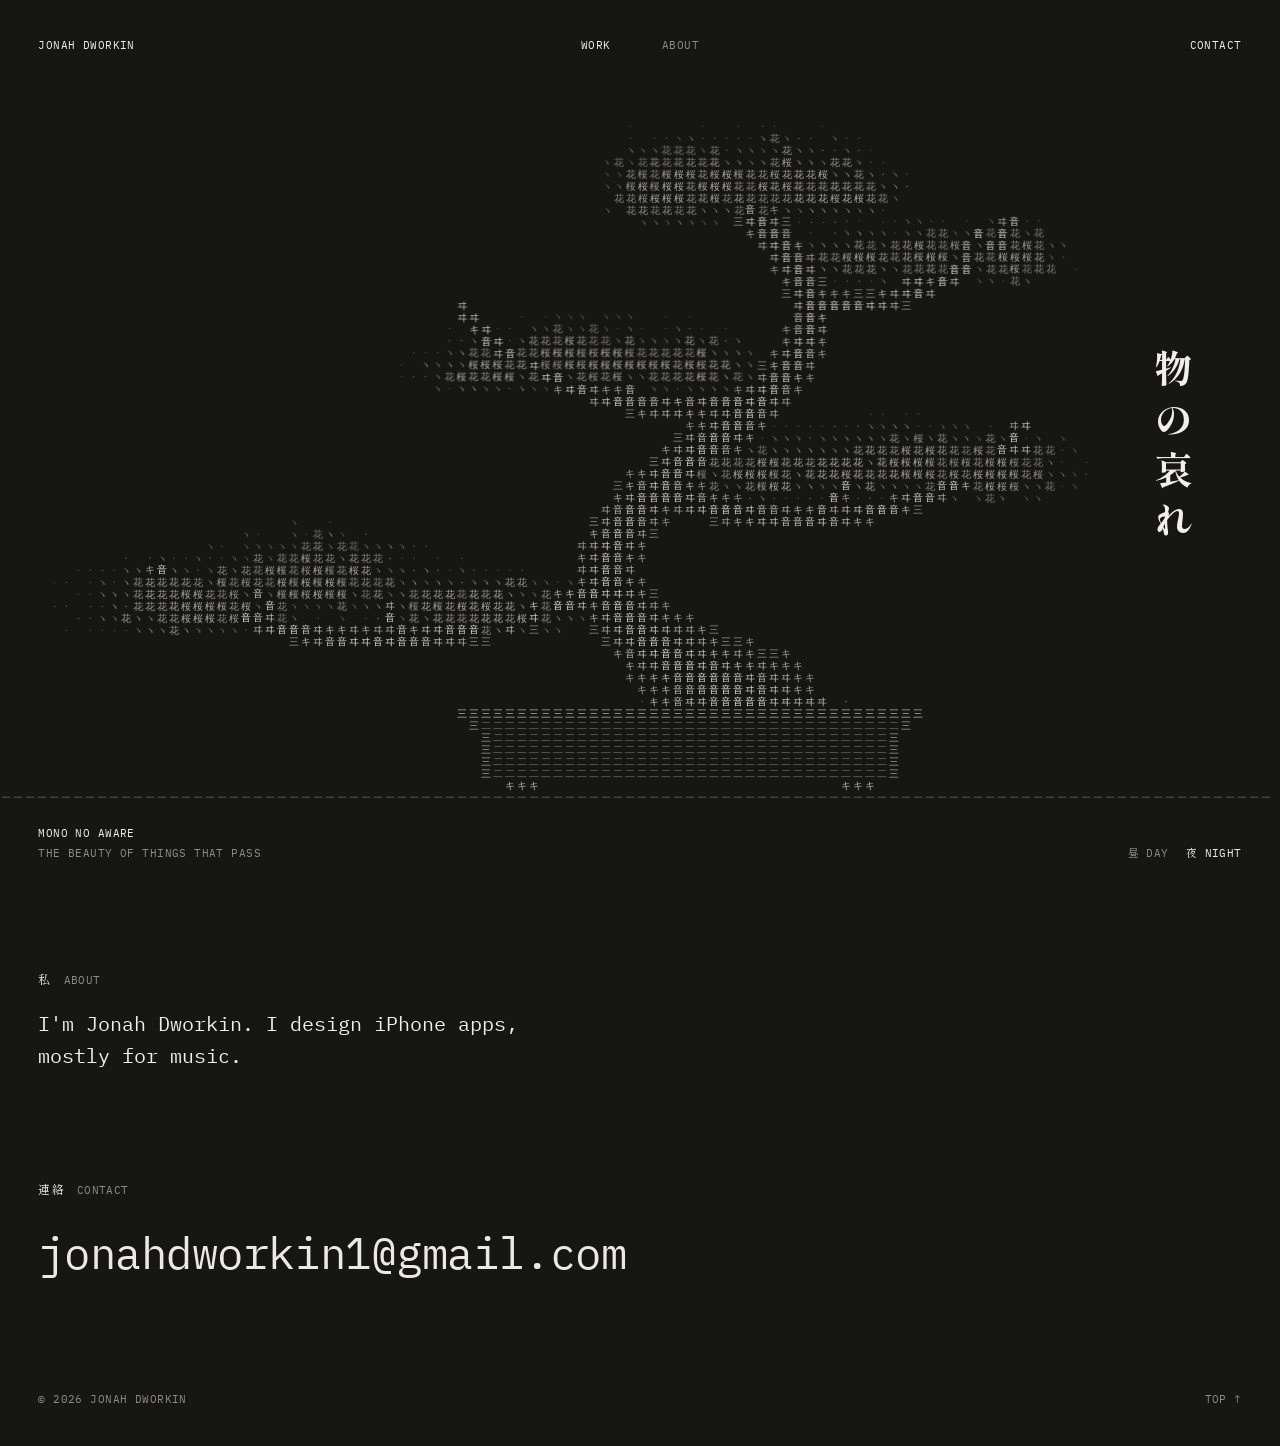
==== about.html @ 928e4b58 "Portfolio site Co-Authored-By: Claude Opus 5.5 <noreply@anthropic.com>" ====
<!doctype html>
<html lang="en">
<head>
  <meta charset="utf-8" />
  <meta name="viewport" content="width=device-width, initial-scale=1" />
  <title>About — Jonah Dworkin</title>
  <meta name="description" content="Jonah Dworkin designs iPhone apps, mostly for music." />
  <meta name="theme-color" content="#161614" />
  <meta property="og:title" content="About — Jonah Dworkin" />
  <meta property="og:description" content="Jonah Dworkin designs iPhone apps, mostly for music." />
  <meta property="og:image" content="https://jonahdworkin.com/assets/img/nd-02-markets.webp" />
  <link rel="icon" href="assets/favicon.svg" type="image/svg+xml" />
  <link rel="preconnect" href="https://fonts.googleapis.com" />
  <link rel="preconnect" href="https://fonts.gstatic.com" crossorigin />
  <link href="https://fonts.googleapis.com/css2?family=IBM+Plex+Mono:wght@400&family=Instrument+Serif:ital@0;1&family=Shippori+Mincho:wght@500;800&family=Zen+Kaku+Gothic+New:wght@400;500&display=swap" rel="stylesheet" />
  <link rel="stylesheet" href="css/style.css?v=37" />
</head>
<body data-page="about">
  <div class="curtain" aria-hidden="true"></div>
  <header class="bar">
    <a href="index.html" class="bar__brand mono">Jonah Dworkin</a>
    <nav class="bar__links mono" aria-label="Primary">
      <a href="index.html#work" data-scramble>Work</a>
      <a href="about.html" data-scramble>About</a>
    </nav>
    <a href="about.html#contact" class="bar__contact mono" data-scramble>Contact</a>
  </header>

  <main id="top">
    <!-- mono no aware: a blossom tree written in characters; petals fall, turn red while they fall, and fade -->
    <section class="about-hero" aria-label="Mono no aware">
      <canvas class="blossom" aria-hidden="true"></canvas>
      <h1 class="sr-only">About Jonah Dworkin — mono no aware, the beauty of things that pass</h1>
      <p class="about-hero__jp jp" aria-hidden="true">物の哀れ</p>
      <p class="about-hero__gloss mono" aria-hidden="true"><span>Mono no aware</span><span>The beauty of things that pass</span></p>
    </section>

    <section class="about" id="about">
      <p class="label mono"><span class="jp">私</span>About</p>
      <p class="about__text" data-words>I'm Jonah Dworkin. I design iPhone apps, mostly for music.</p>
    </section>

    <footer class="contact" id="contact">
      <p class="label mono"><span class="jp">連絡</span>Contact</p>
      <a class="contact__mail mono" href="mailto:jonahdworkin1@gmail.com" data-reveal>jonahdworkin1@gmail.com</a>
      <div class="contact__foot mono">
        <span>© 2026 Jonah Dworkin</span>
        <a href="#top" data-scramble>Top ↑</a>
      </div>
    </footer>
  </main>

  <div class="controls mono" role="group" aria-label="Colour mode">
    <button type="button" data-mode="day" aria-pressed="false"><span class="jp">昼</span>Day</button>
    <button type="button" data-mode="night" aria-pressed="true"><span class="jp">夜</span>Night</button>
  </div>


  <script src="assets/vendor/gsap.min.js"></script>
  <script src="assets/vendor/ScrollTrigger.min.js"></script>
  <script src="assets/vendor/lenis.min.js"></script>
  <script src="js/main.js?v=41"></script>
</body>
</html>
---- css/style.css ----
/* ==========================================================================
   Jonah Dworkin — Portfolio
   生成り paper · 墨 ink · 朱 vermilion
   ========================================================================== */

:root {
  /* Palette — ink and paper. The work supplies the colour; the site stays out of its way.
     墨   sumi      #161614            ink: text by day, the ground by night
     胡粉 gofun     #F1EFEA            shell white: the ground by day, text by night
     鈍色 nibi      #6B6964 / #8E8C86  dull grey: secondary text (both pass 4.5:1)
     薄墨 usuzumi   ink at 12%         thin ink: rules and hairlines
     茜   akane     #B7282E / #D2464A  madder red: only whatever you are touching (and what is passing)
     Red is never decoration. Nothing else gets a hue. */
  --bg: #F1EFEA;
  --ink: #161614;
  --muted: #6B6964;
  --line: rgba(22, 22, 20, 0.12);
  --accent: #B7282E;
  --on-accent: #F1EFEA;

  --serif: "Instrument Serif", "Shippori Mincho", "Times New Roman", serif;
  --jp: "Shippori Mincho", "Hiragino Mincho ProN", "Yu Mincho", serif;
  --sans: "Zen Kaku Gothic New", "Hiragino Sans", system-ui, sans-serif;
  --mono: "IBM Plex Mono", ui-monospace, "SFMono-Regular", Menlo, monospace;

  --pad: clamp(20px, 3vw, 48px);
  /* left edge of the right-hand column in a .rail row (inside a full-width block) */
  --rail-x: calc(2 * var(--pad) + (100% - 3 * var(--pad)) / 4);
  --menubar-h: 76px;
  --line-strong: color-mix(in srgb, var(--ink) 26%, transparent);
  --panel: color-mix(in srgb, var(--bg) 90%, var(--ink));
  --ease: cubic-bezier(0.22, 1, 0.36, 1);
}

/* Lenis */
html.lenis, html.lenis body { height: auto; }
.lenis.lenis-smooth { scroll-behavior: auto !important; }
.lenis.lenis-stopped { overflow: hidden; }

*, *::before, *::after { box-sizing: border-box; }
html { -webkit-text-size-adjust: 100%; }

body {
  margin: 0;
  background: var(--bg);
  color: var(--ink);
  font-family: var(--sans);
  font-size: 14px;
  line-height: 1.6;
  -webkit-font-smoothing: antialiased;
  -moz-osx-font-smoothing: grayscale;
  overflow-x: hidden;
}

img, video { display: block; max-width: 100%; }
a { color: inherit; text-decoration: none; }
h1, h2, h3, h4, p, ol, ul, figure { margin: 0; }
ol, ul { padding: 0; list-style: none; }
::selection { background: var(--accent); color: var(--on-accent); }

.mono {
  font-family: var(--mono);
  font-size: 10.5px;
  letter-spacing: 0.04em;
  text-transform: uppercase;
  line-height: 1.5;
}
.jp { font-family: var(--jp); font-style: normal; text-transform: none; letter-spacing: 0.1em; }
.display { font-family: var(--serif); font-weight: 400; font-size: clamp(1.45rem, 2.1vw, 2.15rem); line-height: 1.14; letter-spacing: -0.005em; }
.display-lg { font-family: var(--serif); font-weight: 400; font-size: clamp(2.5rem, 5vw, 5.4rem); line-height: .95; letter-spacing: -0.02em; }
.display em, .display-lg em { font-style: italic; }

.label { color: var(--muted); }
.label .jp { color: var(--ink); font-size: 12px; margin-right: 12px; }

/* small label on the left, content on the right */
.rail {
  display: grid;
  grid-template-columns: minmax(0, 1fr) minmax(0, 3fr);
  column-gap: var(--pad);
  align-items: baseline;
}
.word { display: inline; }
[data-scramble] { display: inline-block; white-space: nowrap; }

/* page-to-page fade */
.curtain {
  position: fixed; inset: 0; z-index: 200;
  background: var(--bg);
  pointer-events: none;
  animation: curtain-out .7s var(--ease) .05s both;
}
@keyframes curtain-out { to { opacity: 0; visibility: hidden; } }

/* ==========================================================================
   Bar — the only navigation (all pages)
   ========================================================================== */

.bar {
  position: fixed;
  top: 0; left: 0; right: 0;
  z-index: 50;
  display: grid;
  grid-template-columns: 1fr auto 1fr;
  align-items: center;
  padding: var(--pad);
  pointer-events: none;
}
body:not([data-page="home"]) .bar::before {
  content: "";
  position: absolute; inset: 0 0 -24px 0;
  background: linear-gradient(to bottom, var(--bg) 40%, transparent);
  pointer-events: none;
}
.bar > * { position: relative; pointer-events: auto; }
.bar__brand { justify-self: start; }
.bar__links { display: flex; gap: clamp(20px, 4vw, 56px); }
.bar__contact { justify-self: end; }
.bar a { transition: color .3s; }
.bar__links a:hover, .bar__contact:hover { color: var(--accent); }
[data-page="work"] .bar__links a[href="work.html"],
[data-page="about"] .bar__links a[href="about.html"] { color: var(--muted); }

/* ==========================================================================
   Home — a sound wave written in characters, then the work
   ========================================================================== */

.wave { position: fixed; inset: 0; width: 100%; height: 100%; display: block; z-index: 0; }
.home { position: relative; z-index: 1; }

.hero { position: relative; height: 100vh; height: 100svh; min-height: 520px; }
.hero__line { position: absolute; left: var(--pad); bottom: var(--pad); font-weight: 400; }
.hero__hint {
  position: absolute; left: 50%; bottom: var(--pad);
  transform: translateX(-50%);
  display: flex; gap: 28px;
  color: var(--muted);
  white-space: nowrap;
}

.reel { position: relative; padding: 18vh var(--pad) calc(var(--pad) + 40px); }

.reel__row { display: block; padding: 22px 0 64px; }
.reel__meta { display: flex; justify-content: flex-end; padding-bottom: 14px; }
.reel__go { color: var(--muted); transition: color .3s, transform .5s var(--ease); }
.reel__row:hover .reel__go { color: var(--accent); transform: translateX(4px); }

.reel__strip {
  display: grid;
  grid-template-columns: repeat(8, minmax(0, 1fr));
  gap: clamp(8px, 1vw, 14px);
}
.thumb, .decode { position: relative; display: block; }
.thumb { aspect-ratio: 720 / 1565; }
.thumb img, .thumb video {
  position: absolute; inset: 0;
  width: 100%; height: 100%;
  object-fit: cover; object-position: top center;
  border-radius: 7% / 3.2%;
  filter: grayscale(1) contrast(1.04);
  transition: filter .7s var(--ease);
}
.thumb video { opacity: 0; transition: opacity .4s, filter .7s var(--ease); }
.thumb.is-playing video { opacity: 1; }
.reel__row:hover .thumb img, .reel__row:hover .thumb video { filter: none; }
.reel__row:hover .thumb { box-shadow: none; }
.reel:hover .reel__row:not(:hover) { opacity: .45; }
.reel__row { transition: opacity .6s var(--ease); }

/* character decode overlay (home thumbs and case-study screens) */
.decode > img { display: block; }
.decode__code { position: absolute; inset: 0; width: 100%; height: 100%; pointer-events: none; }


.controls {
  position: fixed;
  right: var(--pad); bottom: var(--pad);
  z-index: 40;
  display: flex; align-items: center; gap: 18px;
}
.controls button {
  padding: 0;
  border: 0;
  background: none;
  font: inherit;
  letter-spacing: inherit;
  text-transform: inherit;
  color: var(--muted);
  cursor: pointer;
  transition: color .3s;
}
.controls .jp { margin-right: 6px; }
.controls b { font-weight: 400; }
.controls button[aria-pressed="true"] { color: var(--ink); }
.controls button:hover { color: var(--accent); }
.controls__sep { width: 1px; height: 10px; background: var(--line); }

/* ==========================================================================
   Work / about pages
   ========================================================================== */

.intro { padding: 26vh var(--pad) 4vh; }
.intro__text { max-width: 26em; }

.next {
  min-height: 90vh;
  padding: 26vh var(--pad) var(--pad);
  grid-template-rows: auto 1fr auto;
}
.next__link { justify-self: start; transition: color .3s; }
.next__arrow { display: inline-block; transition: transform .6s var(--ease); }
.next__link:hover { color: var(--accent); font-style: italic; }
.next__link:hover .next__arrow { transform: translateX(12px); }

/* ==========================================================================
   Projects
   ========================================================================== */

.project { padding: 26vh 0 0; }
.project__head, .anno-wrap { padding-left: var(--pad); padding-right: var(--pad); }
.project__title { display: flex; align-items: flex-start; gap: 16px; }
.project__jp { writing-mode: vertical-rl; font-size: 13px; letter-spacing: .35em; color: var(--muted); line-height: 1; padding-top: .3em; }
.project__text { display: grid; gap: 8px; max-width: 34em; margin-top: 28px; color: var(--muted); }
.project__text p:first-child { color: var(--ink); font-size: 15px; }

/* shared screen look: no bezel, hairline edge */
.shot img, .screens img, .screens video, .anno__phone img {
  width: 100%;
  aspect-ratio: 720 / 1565;
  object-fit: cover;
  object-position: top center;
  border-radius: 8% / 3.7%;
  box-shadow: 0 0 0 1px var(--line);
  background: rgba(127, 127, 127, .08);
}
figcaption { margin-top: 12px; color: var(--muted); }

.screens {
  display: grid;
  grid-template-columns: repeat(4, minmax(0, 1fr));
  gap: clamp(12px, 1.6vw, 24px);
  margin: 12vh var(--pad) 0 var(--rail-x);
  padding-bottom: 6vh;
}

/* ---- horizontal gallery: native swipe by default, pinned on desktop ---- */
.hscroll {
  position: relative;
  margin-top: 12vh;
  overflow-x: auto;
  overflow-y: hidden;
  scroll-snap-type: x mandatory;
  scrollbar-width: none;
}
.hscroll::-webkit-scrollbar { display: none; }
.hscroll__track {
  display: flex;
  align-items: center;
  gap: clamp(16px, 2.4vw, 40px);
  width: max-content;
  padding: 0 var(--pad);
}
.shot { flex: none; scroll-snap-align: start; scroll-margin-left: var(--pad); }
.shot img { width: auto; height: min(58vh, 560px); }
.hscroll__progress { display: none; }

.hscroll.is-pinned { height: 100vh; height: 100svh; overflow: hidden; scroll-snap-type: none; }
.hscroll.is-pinned .hscroll__track { height: 100%; padding: 0 12vw 0 var(--rail-x); will-change: transform; }
.hscroll.is-pinned .shot img { height: min(62vh, 640px); }
.hscroll.is-pinned .hscroll__progress {
  display: block;
  position: absolute; left: var(--rail-x); right: var(--pad); bottom: calc(var(--pad) + 8px);
}
.hscroll__progress i { display: block; position: relative; height: 1px; background: var(--line); }
.hscroll__progress b { position: absolute; inset: 0; background: var(--ink); transform: scaleX(0); transform-origin: left; }

/* ---- annotated detail ---- */
.anno-wrap { margin-top: 20vh; align-items: start; }
.anno {
  --pw: clamp(200px, 17vw, 270px);
  --gap: clamp(1.4rem, 3vw, 3rem);
  position: relative;
  height: calc(var(--pw) * 2.1736);
}
.anno__phone { position: absolute; left: 50%; top: 0; width: var(--pw); transform: translateX(-50%); }
.anno__dot {
  position: absolute;
  left: calc(var(--x) * 100%); top: var(--y);
  width: 9px; height: 9px; margin: -4.5px 0 0 -4.5px;
  border-radius: 50%;
  background: var(--accent);
  transform: scale(0);
  transition: transform .6s var(--ease) .5s;
}
.anno.is-in .anno__dot { transform: scale(1); }
.anno__note { position: absolute; top: var(--y); width: min(20vw, 240px); }
.anno__note--l { right: calc(50% + var(--pw) / 2 + var(--gap)); text-align: right; }
.anno__note--r { left: calc(50% + var(--pw) / 2 + var(--gap)); }
.anno__note::after {
  content: ""; position: absolute; top: 0; height: 1px; background: var(--ink); opacity: .3;
  transform: scaleX(0);
  transition: transform 1.1s var(--ease);
}
.anno__note--l::after { left: 100%; width: calc(var(--gap) + var(--pw) * var(--x)); transform-origin: right; }
.anno__note--r::after { right: 100%; width: calc(var(--gap) + var(--pw) * (1 - var(--x))); transform-origin: left; }
.anno.is-in .anno__note::after { transform: scaleX(1); }
.anno__note h4 {
  position: absolute; bottom: 100%; left: 0; right: 0;
  padding-bottom: 8px;
  font-family: var(--serif); font-weight: 400;
  font-size: clamp(1.15rem, 1.4vw, 1.45rem); line-height: 1;
  white-space: nowrap;
}
.anno__note h4 b { color: var(--muted); font-weight: 400; margin-right: .6em; vertical-align: .25em; }
.anno__note p { padding-top: 10px; font-size: 13px; line-height: 1.55; color: var(--muted); }
.anno__note h4, .anno__note p { opacity: 0; transition: opacity 1s var(--ease) .3s; }
.anno.is-in .anno__note h4, .anno.is-in .anno__note p { opacity: 1; }

/* ==========================================================================
   About + contact
   ========================================================================== */

.about { padding: 26vh var(--pad) 18vh; }
.about__text { max-width: 28em; }

.contact {
  min-height: 90vh;
  padding: 16vh var(--pad) var(--pad);
  grid-template-rows: auto 1fr auto;
}
.contact__jp { font-size: 12px; letter-spacing: .45em; color: var(--muted); margin-bottom: 20px; }
.contact__mail {
  display: inline-block;
  font-size: clamp(1.8rem, 4vw, 4.2rem);
  background: linear-gradient(currentColor, currentColor) left 100% / 0 1px no-repeat;
  transition: background-size .6s var(--ease), color .3s;
}
.contact__mail:hover { background-size: 100% 1px; color: var(--accent); }
.contact__mail .digit { font-family: var(--jp); font-size: .9em; }
.contact__foot {
  grid-column: 1 / -1;
  align-self: end;
  display: flex; justify-content: space-between; gap: 1rem;
  color: var(--muted);
}
.contact__foot .jp { font-size: 11px; }

/* ==========================================================================
   Project pages — the home page's voice: ink, mono, characters
   ========================================================================== */

.proj { position: relative; z-index: 1; }

.proj-hero { position: relative; height: 100vh; height: 100svh; min-height: 520px; }
.proj-hero__title {
  position: absolute; left: var(--pad); bottom: var(--pad);
  display: grid; gap: 2px;
  font-weight: 400;
  font-size: clamp(20px, 2.1vw, 30px);
  line-height: 1.12;
}
.proj-hero__title span:first-child { color: var(--muted); }
.proj-hero__hint {
  position: absolute; left: 50%; bottom: var(--pad);
  transform: translateX(-50%);
  display: flex; gap: 28px;
  color: var(--muted);
  white-space: nowrap;
}
.proj-hero__hint .jp { color: var(--ink); margin-right: 8px; font-size: 11px; }

.proj-land { padding: 18vh var(--pad) 8vh; }
.proj-land__strip {
  display: grid;
  grid-template-columns: repeat(5, minmax(0, 1fr));
  gap: clamp(10px, 1.4vw, 20px);
  max-width: 1180px;
  margin: 22px auto 0;
}

/* screens sit in grey and take on their colour in the middle of the view, or when touched */
.proj .thumb img,
.proj .decode img,
.proj .film__media video { filter: grayscale(1) contrast(1.04); transition: filter .9s var(--ease); }
.proj .is-color img,
.proj .is-color video,
.proj .thumb:hover img,
.proj .decode:hover img,
.proj .film__media:hover video { filter: none; }

.proj-info {
  display: grid;
  grid-template-columns: minmax(0, 1fr) minmax(0, 2fr);
  gap: var(--pad);
  margin: 0 var(--pad);
  padding: 12vh 0 6vh;
  border-top: 1px solid var(--line);
}
.proj-spec { display: grid; align-content: start; }
.proj-spec div { display: grid; grid-template-columns: 6.5rem minmax(0, 1fr); gap: 1rem; padding: 10px 0; border-bottom: 1px solid var(--line); }
.proj-spec dt { color: var(--muted); }
.proj-spec dd { margin: 0; }
.proj-info__lede { font-family: var(--mono); font-size: clamp(16px, 1.55vw, 21px); line-height: 1.55; max-width: 42ch; }

.proj-chapter { padding: 16vh 0 2vh; }
.proj-chapter__head {
  display: grid;
  grid-template-columns: minmax(0, 1fr) minmax(0, 2fr);
  column-gap: var(--pad);
  padding: 0 var(--pad);
}
.proj-chapter__num { color: var(--muted); grid-row: span 2; }
.proj-chapter__head h2 { font-weight: 400; }
.proj-chapter__text { grid-column: 2; margin-top: 12px; font-family: var(--mono); font-size: 13px; line-height: 1.65; color: var(--muted); max-width: 54ch; }

.proj .hscroll { margin-top: 8vh; }
.proj-grid.screens { grid-template-columns: repeat(5, minmax(0, 1fr)); margin: 10vh var(--pad) 0; padding-bottom: 0; }
.proj-chapter > .anno { margin: 14vh var(--pad) 0; }
.proj .anno__note h4 { font-family: var(--mono); font-size: 11px; letter-spacing: .04em; text-transform: uppercase; line-height: 1.4; }
.proj .anno__note h4 b { vertical-align: 0; }
.proj .anno__note p { font-family: var(--mono); font-size: 12px; }

.proj-films {
  display: grid;
  grid-template-columns: repeat(4, minmax(0, 1fr));
  gap: clamp(12px, 1.8vw, 28px);
  margin: 10vh var(--pad) 0;
}
.film__media { display: block; aspect-ratio: 720 / 1565; }
.film__media video { width: 100%; height: 100%; object-fit: cover; object-position: top center; border-radius: 8% / 3.7%; box-shadow: 0 0 0 1px var(--line); background: rgba(127, 127, 127, .08); }
.film figcaption b { color: var(--muted); font-weight: 400; margin-right: .6em; }
.film figcaption span { display: block; margin-top: 8px; text-transform: none; letter-spacing: 0; line-height: 1.55; }

.proj-next {
  display: block;
  margin: 12vh var(--pad) 0;
  padding: 3.5vh 0;
  border-top: 1px solid var(--line);
  border-bottom: 1px solid var(--line);
  transition: color .4s;
}
.proj-next__label { color: var(--muted); }
.proj-next__title { display: block; margin-top: 0; font-size: clamp(2rem, 5.5vw, 5.5rem); line-height: 1; letter-spacing: -0.02em; }
.proj-next:hover { color: var(--accent); }
.proj-foot { display: flex; justify-content: space-between; padding: 16px var(--pad) var(--pad); color: var(--muted); }
.proj-foot a { color: var(--ink); transition: color .3s; }
.proj-foot a:hover { color: var(--accent); }

/* Cue — the landing is a composed stage, Today in the middle */
.proj-land--stage { padding-top: 16vh; }
.proj-land--stage .proj-land__strip { display: flex; justify-content: center; align-items: center; }
.proj-land--stage .thumb { flex: none; width: 12%; }
.proj-land--stage .thumb:nth-child(2), .proj-land--stage .thumb:nth-child(4) { width: 15.5%; }
.proj-land--stage .thumb:nth-child(3) { width: 20%; }

/* Cue — a crate of entries you flip through, one day at a time */
.crate { position: relative; height: 100vh; height: 100svh; margin-top: 6vh; }
.crate__stage {
  position: absolute; inset: 0;
  display: grid;
  grid-template-columns: minmax(0, 1fr) minmax(0, 2fr);
  gap: var(--pad);
  align-items: center;
  padding: calc(var(--pad) + 56px) var(--pad) var(--pad);
}
.crate__caption { display: grid; gap: 14px; align-content: center; max-width: 34ch; }
.crate__day { color: var(--muted); }
.crate__title { font-size: clamp(20px, 2vw, 28px); line-height: 1.15; }
.crate__text { font-family: var(--mono); font-size: 13px; line-height: 1.65; color: var(--muted); }
.crate__count { display: flex; align-items: center; gap: 14px; margin-top: 18px; color: var(--muted); }
.crate__count > b { color: var(--ink); font-weight: 400; margin-right: -8px; }
.crate__bar { position: relative; display: block; width: 140px; height: 1px; background: var(--line); }
.crate__bar b { position: absolute; inset: 0; background: var(--ink); transform: scaleX(0); transform-origin: left; }
.crate__cards {
  position: relative;
  justify-self: center;
  height: min(70vh, 660px);
  aspect-ratio: 720 / 1565;
  perspective: 1400px;
}
.crate__card {
  position: absolute; inset: 0;
  margin: 0;
  transform-origin: 50% 100%;
  will-change: transform, opacity;
}
.crate__card .decode, .crate__card img { width: 100%; height: 100%; }
.crate__card img {
  object-fit: cover; object-position: top center;
  border-radius: 8% / 3.7%;
  box-shadow: 0 0 0 1px var(--line), 0 34px 60px -32px rgba(0, 0, 0, .6);
  filter: grayscale(1) contrast(1.04);
  transition: filter .8s var(--ease);
}
.crate__card.is-front img { filter: none; }

/* Apple Music — only the recordings, in full colour */
.proj-land--films .proj-land__strip { grid-template-columns: repeat(4, minmax(0, 1fr)); max-width: 1120px; }
.proj-land--films .thumb img, .proj-land--films .thumb video { filter: none !important; }
.proj-land--films .thumb video { background: transparent; box-shadow: none; }
.proj-land--films + .proj-next { margin-top: 10vh; }

.sr-only { position: absolute !important; width: 1px; height: 1px; padding: 0; margin: -1px; overflow: hidden; clip: rect(0 0 0 0); white-space: nowrap; border: 0; }

/* Cue — a ring of phones you turn by scrolling */
.ring { position: relative; height: 100vh; height: 100svh; overflow: hidden; --ph: min(64vh, 640px); --pw: calc(var(--ph) * 0.47); }
.ring__stage { position: absolute; inset: 0; display: grid; place-items: center; perspective: 1900px; perspective-origin: 50% 42%; }
.ring__spin { position: relative; width: var(--pw); height: var(--ph); transform-style: preserve-3d; will-change: transform; }
.ring__item { position: absolute; inset: 0; margin: 0; backface-visibility: hidden; -webkit-backface-visibility: hidden; }
.ring__phone {
  width: 100%; height: 100%;
  padding: calc(var(--pw) * 0.03);
  background: #0d0d0c;
  border-radius: calc(var(--pw) * 0.145);
  box-shadow: 0 0 0 1px var(--line), 0 50px 100px -50px rgba(0, 0, 0, .7);
}
.ring .ring__screen { display: block; width: 100%; height: 100%; aspect-ratio: auto; border-radius: calc(var(--pw) * 0.118); overflow: hidden; }
.ring .ring__screen img, .ring .ring__screen video { border-radius: 0; filter: grayscale(.5) brightness(.92) !important; transition: filter .6s var(--ease), opacity .4s; }
.ring .ring__screen video { background: transparent; box-shadow: none; }
.ring .ring__item.is-front .ring__screen img, .ring .ring__item.is-front .ring__screen video { filter: none !important; }
.ring + .proj-info { margin-top: 0; }
.ring + .proj-next { margin-top: 4vh; }
/* a single closing line instead of the spec table */
.proj-info--short { display: block; padding: 6vh 0 0; border-top: 0; text-align: center; }
.proj-info--short .proj-info__lede { margin: 0 auto; max-width: 36ch; }

/* ==========================================================================
   About — mono no aware
   ========================================================================== */

.about-hero { position: relative; height: 100vh; height: 100svh; min-height: 560px; overflow: hidden; -webkit-user-select: none; user-select: none; } /* clicks here are gusts, not selections */
.blossom { position: absolute; inset: 0; width: 100%; height: 100%; display: block; }
.about-hero__jp {
  position: absolute;
  right: calc(var(--pad) + 3vw); top: 50%;
  transform: translateY(-50%);
  writing-mode: vertical-rl;
  font-weight: 800;
  font-size: clamp(26px, 3vw, 44px);
  letter-spacing: .32em;
}
.about-hero__gloss { position: absolute; left: var(--pad); bottom: var(--pad); display: grid; gap: 4px; }
.about-hero__gloss span:last-child { color: var(--muted); }

[data-page="about"] .about { display: block; padding: calc(12vh - var(--pad)) var(--pad) 0; } /* one 12vh rhythm from the gloss (which sits var(--pad) above the hero edge): about, contact, foot */
[data-page="about"] .about .label { margin-bottom: 20px; }
[data-page="about"] .about__text { font-family: var(--mono); font-size: clamp(16px, 1.55vw, 21px); line-height: 1.6; max-width: 46ch; }
[data-page="about"] .contact { display: block; min-height: 0; padding: 12vh var(--pad) var(--pad); }
[data-page="about"] .contact .label { margin-bottom: 20px; }
[data-page="about"] .contact__mail { display: inline-block; font-family: var(--mono); font-size: clamp(1.3rem, 3.4vw, 3.2rem); letter-spacing: -0.01em; text-transform: none; }
[data-page="about"] .contact__foot { margin-top: 12vh; }

/* ==========================================================================
   Small screens
   ========================================================================== */

@media (max-width: 799px) {
  .about-hero__jp { top: calc(var(--pad) + 64px); left: var(--pad); right: auto; transform: none; font-size: 22px; } /* the tall tree's crown takes the top right */
  .proj-land--films .proj-land__strip { grid-template-columns: repeat(2, minmax(0, 1fr)); }
  .ring { --ph: 50vh; }
  .proj-land--stage .thumb { width: 15%; }
  .proj-land--stage .thumb:nth-child(2), .proj-land--stage .thumb:nth-child(4) { width: 19%; }
  .proj-land--stage .thumb:nth-child(3) { width: 26%; }
  .crate__stage { grid-template-columns: 1fr; grid-template-rows: auto auto; align-content: center; gap: 24px; }
  .crate__cards { order: -1; height: 52vh; }
  .crate__caption { max-width: none; gap: 8px; }
  .proj-hero__hint { display: none; }
  .proj-land__strip { grid-template-columns: repeat(3, minmax(0, 1fr)); }
  .proj-info, .proj-chapter__head { grid-template-columns: 1fr; row-gap: 14px; }
  .proj-chapter__num { grid-row: auto; }
  .proj-chapter__text { grid-column: 1; }
  .proj-films { grid-template-columns: repeat(2, minmax(0, 1fr)); }
  .rail { grid-template-columns: 1fr; row-gap: 20px; }

  .bar { grid-template-columns: auto 1fr auto; gap: 14px; }
  .bar__links { justify-content: center; gap: 14px; }
  .hero__line { bottom: calc(var(--pad) + 30px); right: var(--pad); }
  .hero__hint { display: none; }
  .reel__strip { grid-template-columns: repeat(4, minmax(0, 1fr)); }
  .controls { gap: 12px; }


  .intro { padding-top: 18vh; }
  .project { padding-top: 18vh; }
  .hscroll { margin-top: 8vh; }

  .anno-wrap { margin-top: 14vh; }
  .anno { --pw: min(60vw, 280px); height: auto; display: flex; flex-direction: column; gap: 22px; }
  .anno__phone { position: relative; left: auto; transform: none; align-self: center; margin-bottom: 16px; }
  .anno__note { position: relative; top: auto; left: auto !important; right: auto !important; width: 100%; text-align: left; padding-top: 16px; border-top: 1px solid var(--line); }
  .anno__note::after { display: none; }
  .anno__note h4 { position: static; padding-bottom: 0; white-space: normal; }

  .screens {
    display: flex;
    gap: 12px;
    margin: 12vh 0 0;
    padding: 0 var(--pad) 6vh;
    overflow-x: auto;
    scroll-snap-type: x mandatory;
    scrollbar-width: none;
  }
  .screens::-webkit-scrollbar { display: none; }
  .screens figure { flex: none; width: 58vw; scroll-snap-align: start; scroll-margin-left: var(--pad); }

  .about { padding: 20vh var(--pad) 14vh; }
  .contact { min-height: 70vh; }
  .contact__foot .jp { display: none; }
}
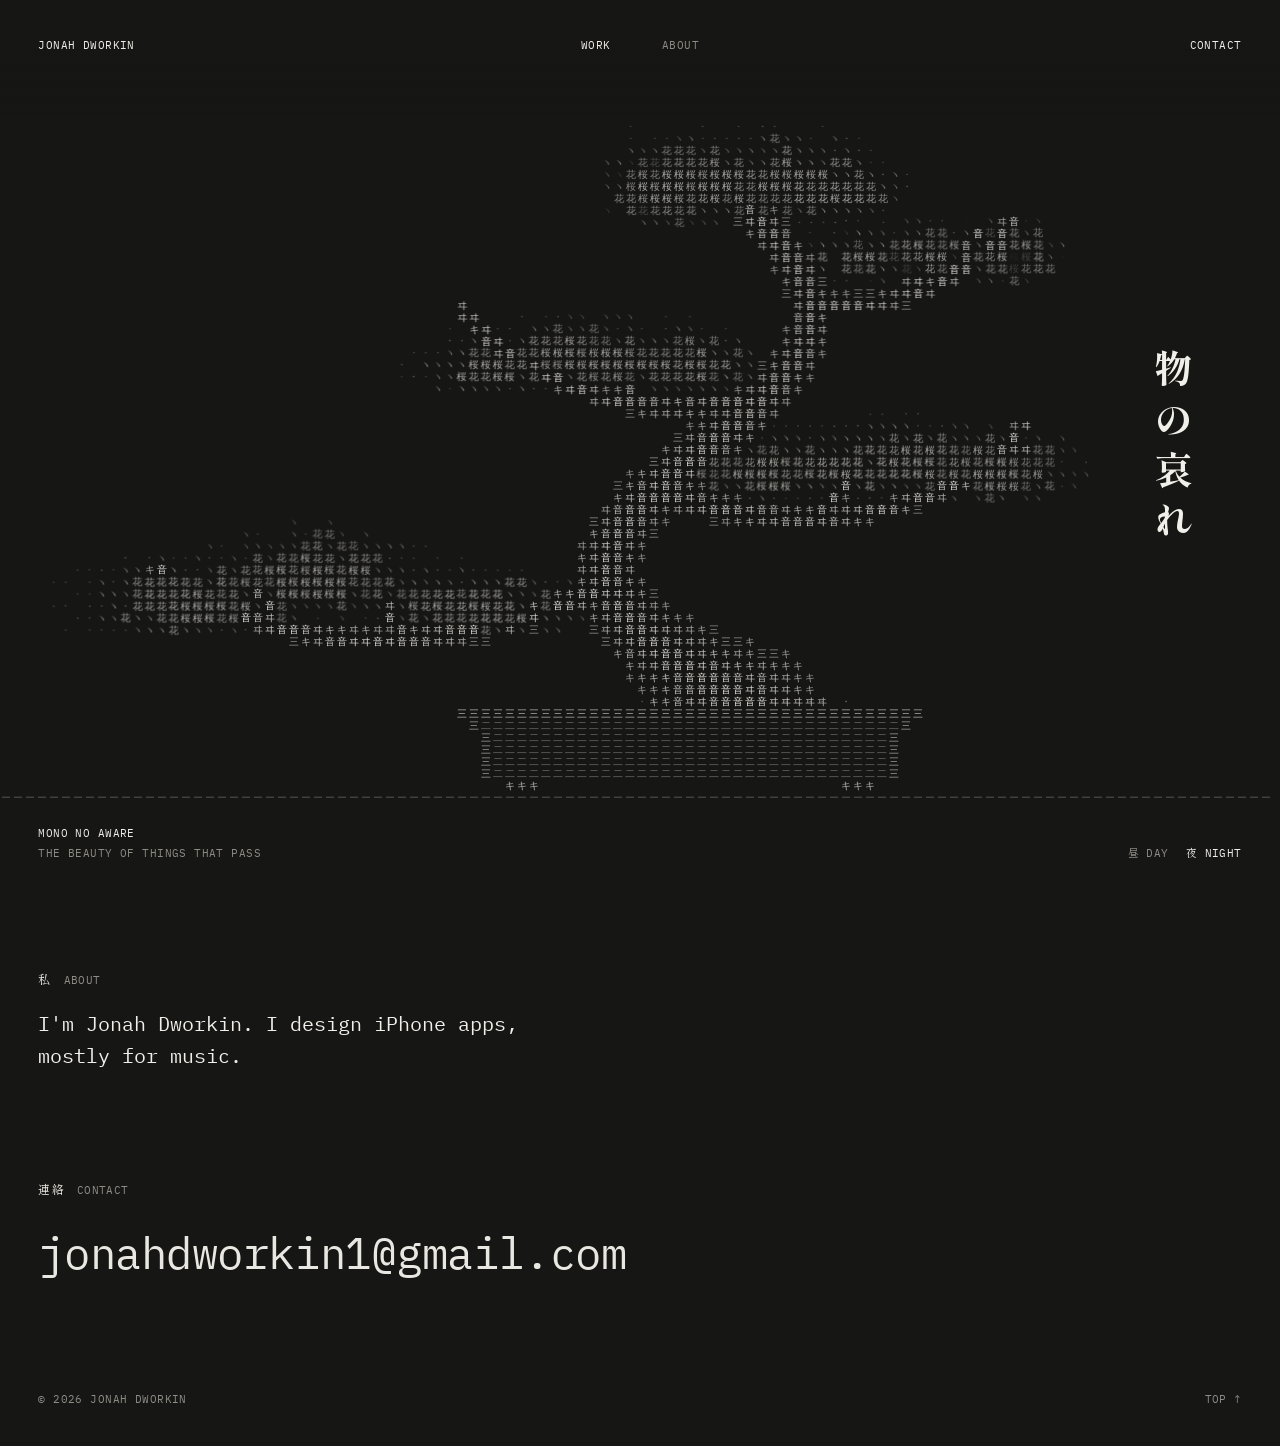
==== commit a436c87f: "Fix black first phone during the break-apart on project pages The landing phone's bezel now stays hi" ====
--- a/about.html
+++ b/about.html
@@ -13,7 +13,7 @@
   <link rel="preconnect" href="https://fonts.googleapis.com" />
   <link rel="preconnect" href="https://fonts.gstatic.com" crossorigin />
   <link href="https://fonts.googleapis.com/css2?family=IBM+Plex+Mono:wght@400&family=Instrument+Serif:ital@0;1&family=Shippori+Mincho:wght@500;800&family=Zen+Kaku+Gothic+New:wght@400;500&display=swap" rel="stylesheet" />
-  <link rel="stylesheet" href="css/style.css?v=37" />
+  <link rel="stylesheet" href="css/style.css?v=38" />
 </head>
 <body data-page="about">
   <div class="curtain" aria-hidden="true"></div>
@@ -59,6 +59,6 @@
   <script src="assets/vendor/gsap.min.js"></script>
   <script src="assets/vendor/ScrollTrigger.min.js"></script>
   <script src="assets/vendor/lenis.min.js"></script>
-  <script src="js/main.js?v=41"></script>
+  <script src="js/main.js?v=42"></script>
 </body>
 </html>
--- a/css/style.css
+++ b/css/style.css
@@ -510,9 +510,10 @@
 .ring__phone {
   width: 100%; height: 100%;
   padding: calc(var(--pw) * 0.03);
-  background: #0d0d0c;
+  /* --landed: 0 while the characters are still landing on this phone, 1 once its screen has taken over */
+  background: rgba(13, 13, 12, var(--landed, 1));
   border-radius: calc(var(--pw) * 0.145);
-  box-shadow: 0 0 0 1px var(--line), 0 50px 100px -50px rgba(0, 0, 0, .7);
+  box-shadow: 0 0 0 1px color-mix(in srgb, var(--line) calc(var(--landed, 1) * 100%), transparent), 0 50px 100px -50px rgba(0, 0, 0, calc(.7 * var(--landed, 1)));
 }
 .ring .ring__screen { display: block; width: 100%; height: 100%; aspect-ratio: auto; border-radius: calc(var(--pw) * 0.118); overflow: hidden; }
 .ring .ring__screen img, .ring .ring__screen video { border-radius: 0; filter: grayscale(.5) brightness(.92) !important; transition: filter .6s var(--ease), opacity .4s; }
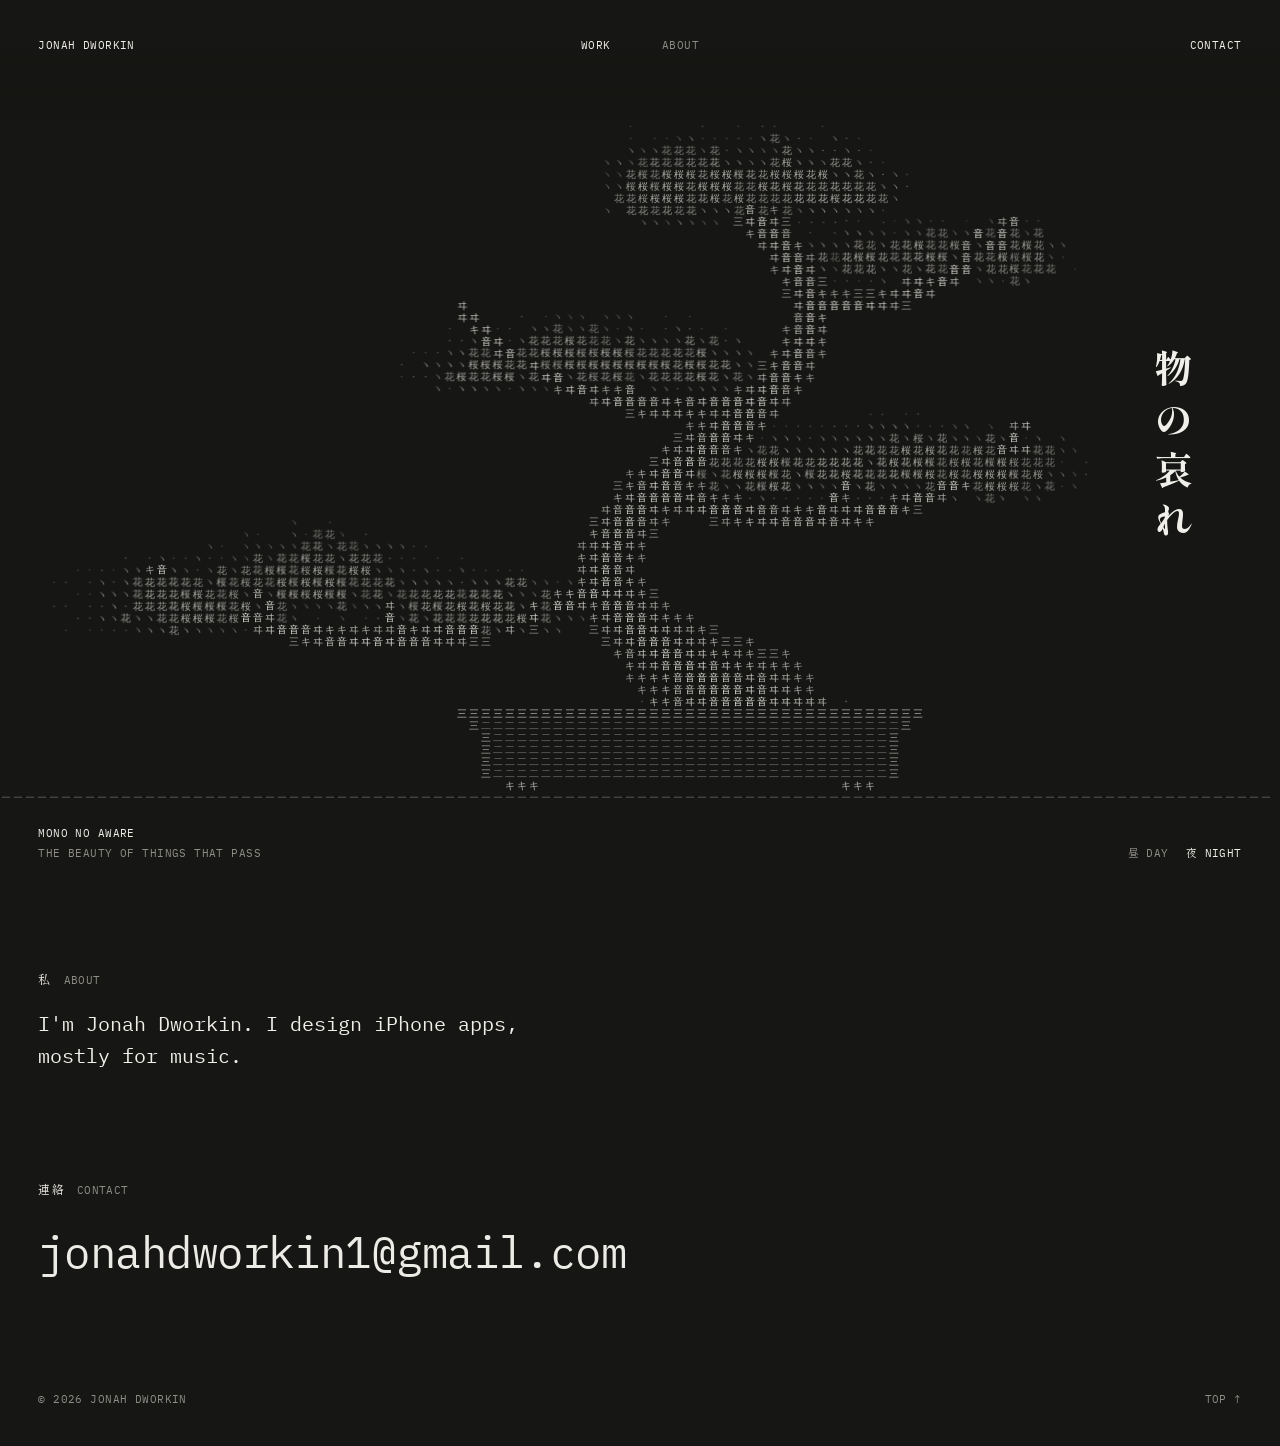
==== commit 247405c9: "Add the two Cue films to the Cue page Beach and hilltop films, side by side under the lede: they dec" ====
--- a/about.html
+++ b/about.html
@@ -13,7 +13,7 @@
   <link rel="preconnect" href="https://fonts.googleapis.com" />
   <link rel="preconnect" href="https://fonts.gstatic.com" crossorigin />
   <link href="https://fonts.googleapis.com/css2?family=IBM+Plex+Mono:wght@400&family=Instrument+Serif:ital@0;1&family=Shippori+Mincho:wght@500;800&family=Zen+Kaku+Gothic+New:wght@400;500&display=swap" rel="stylesheet" />
-  <link rel="stylesheet" href="css/style.css?v=38" />
+  <link rel="stylesheet" href="css/style.css?v=39" />
 </head>
 <body data-page="about">
   <div class="curtain" aria-hidden="true"></div>
@@ -59,6 +59,6 @@
   <script src="assets/vendor/gsap.min.js"></script>
   <script src="assets/vendor/ScrollTrigger.min.js"></script>
   <script src="assets/vendor/lenis.min.js"></script>
-  <script src="js/main.js?v=42"></script>
+  <script src="js/main.js?v=43"></script>
 </body>
 </html>
--- a/css/style.css
+++ b/css/style.css
@@ -524,6 +524,19 @@
 /* a single closing line instead of the spec table */
 .proj-info--short { display: block; padding: 6vh 0 0; border-top: 0; text-align: center; }
 .proj-info--short .proj-info__lede { margin: 0 auto; max-width: 36ch; }
+
+/* Cue — two films side by side. Like the screens, they arrive in characters, play in grey and
+   take their colour in the middle of the view; clicking one plays its sound (音 turns red). */
+.films { display: grid; grid-template-columns: repeat(2, minmax(0, 1fr)); gap: clamp(12px, 1.8vw, 28px); margin: 12vh var(--pad) 0; }
+.films__item { margin: 0; cursor: pointer; }
+.films .thumb { aspect-ratio: 4 / 3; }
+.films .thumb img, .films .thumb video { border-radius: 3px; object-position: center; }
+.films .thumb:not(.is-decoded) video { opacity: 0; } /* the film only starts showing once its characters have resolved */
+.proj .films .thumb:hover video { filter: none; }
+.films__sound { display: block; margin: 12px 0 0 auto; padding: 0; border: 0; background: none; font-size: 13px; line-height: 1; color: var(--muted); cursor: pointer; transition: color .3s; }
+.films__item:hover .films__sound { color: var(--ink); }
+.films__sound[aria-pressed="true"], .films__item:hover .films__sound[aria-pressed="true"] { color: var(--accent); }
+.films + .proj-next { margin-top: 12vh; }
 
 /* ==========================================================================
    About — mono no aware
@@ -571,6 +584,7 @@
   .proj-chapter__num { grid-row: auto; }
   .proj-chapter__text { grid-column: 1; }
   .proj-films { grid-template-columns: repeat(2, minmax(0, 1fr)); }
+  .films { grid-template-columns: 1fr; margin-top: 8vh; }
   .rail { grid-template-columns: 1fr; row-gap: 20px; }
 
   .bar { grid-template-columns: auto 1fr auto; gap: 14px; }
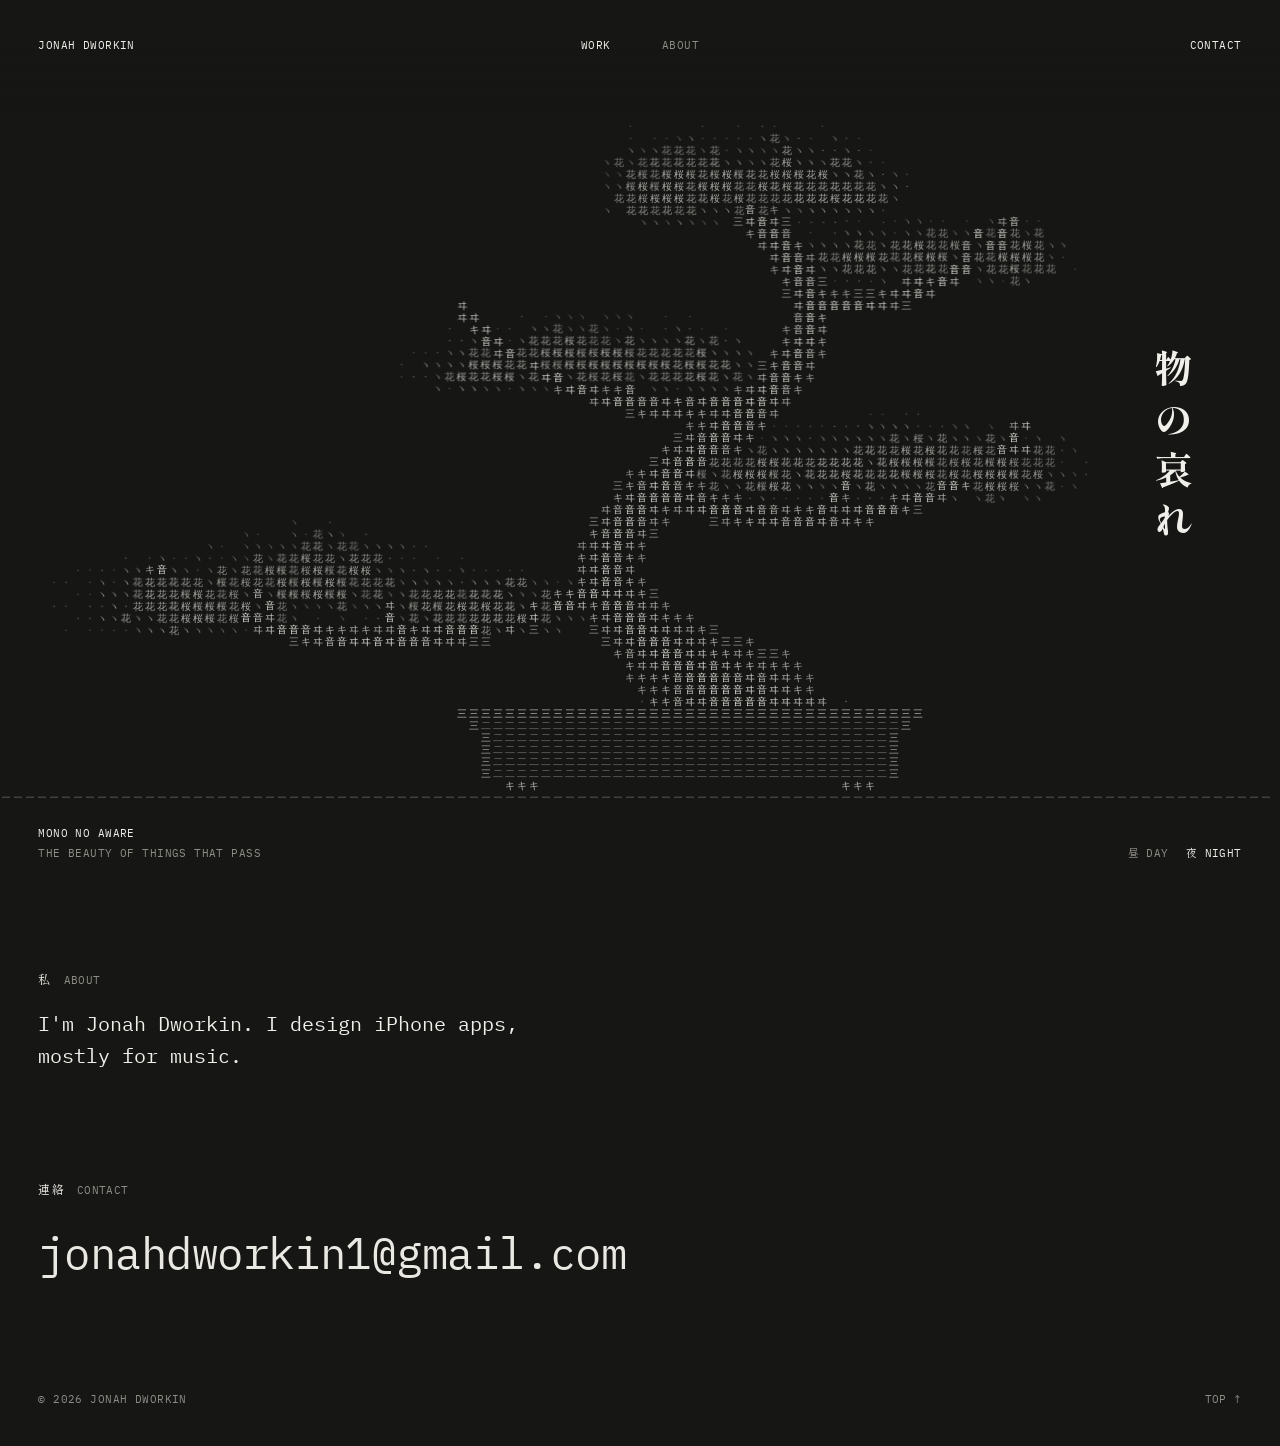
==== commit 5887cc74: "Home: the wave becomes a 3D double helix Shaded, z-buffered tube strands with perspective and thirte" ====
--- a/about.html
+++ b/about.html
@@ -59,6 +59,6 @@
   <script src="assets/vendor/gsap.min.js"></script>
   <script src="assets/vendor/ScrollTrigger.min.js"></script>
   <script src="assets/vendor/lenis.min.js"></script>
-  <script src="js/main.js?v=43"></script>
+  <script src="js/main.js?v=62"></script>
 </body>
 </html>
